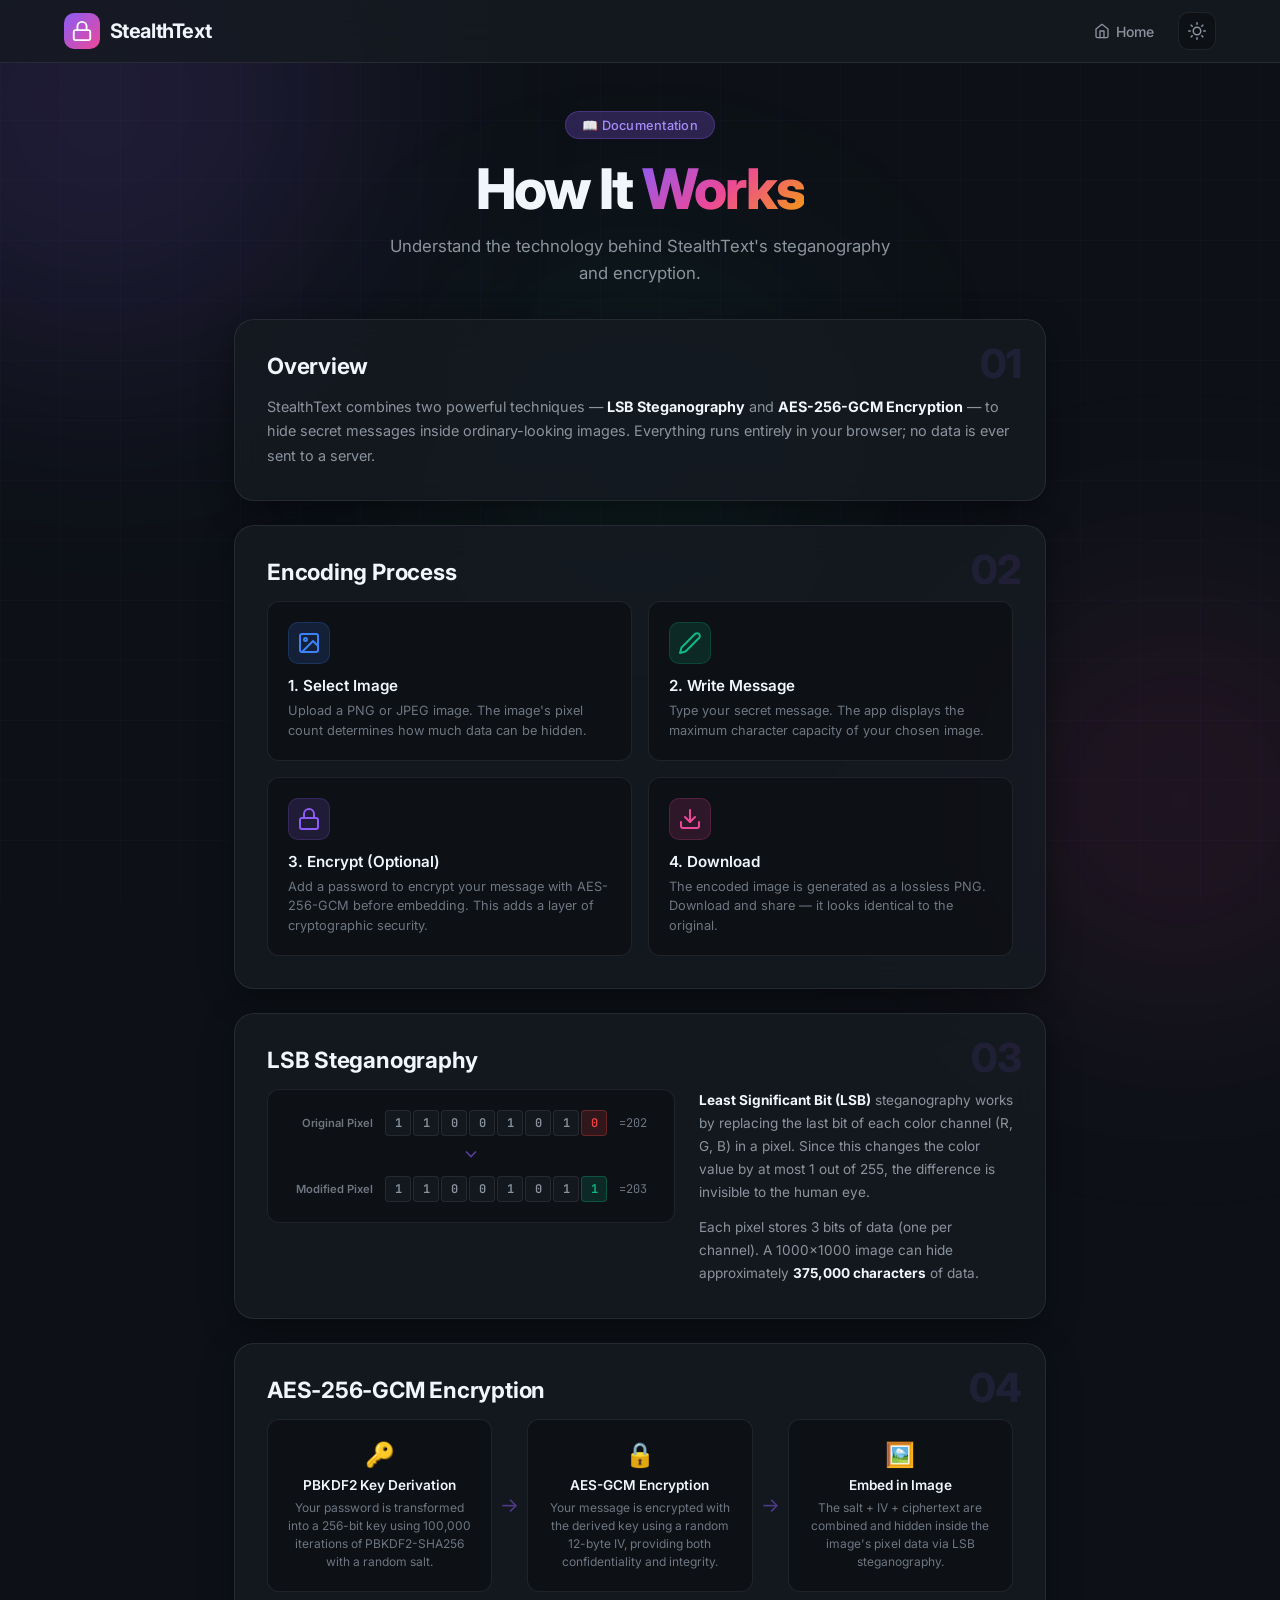
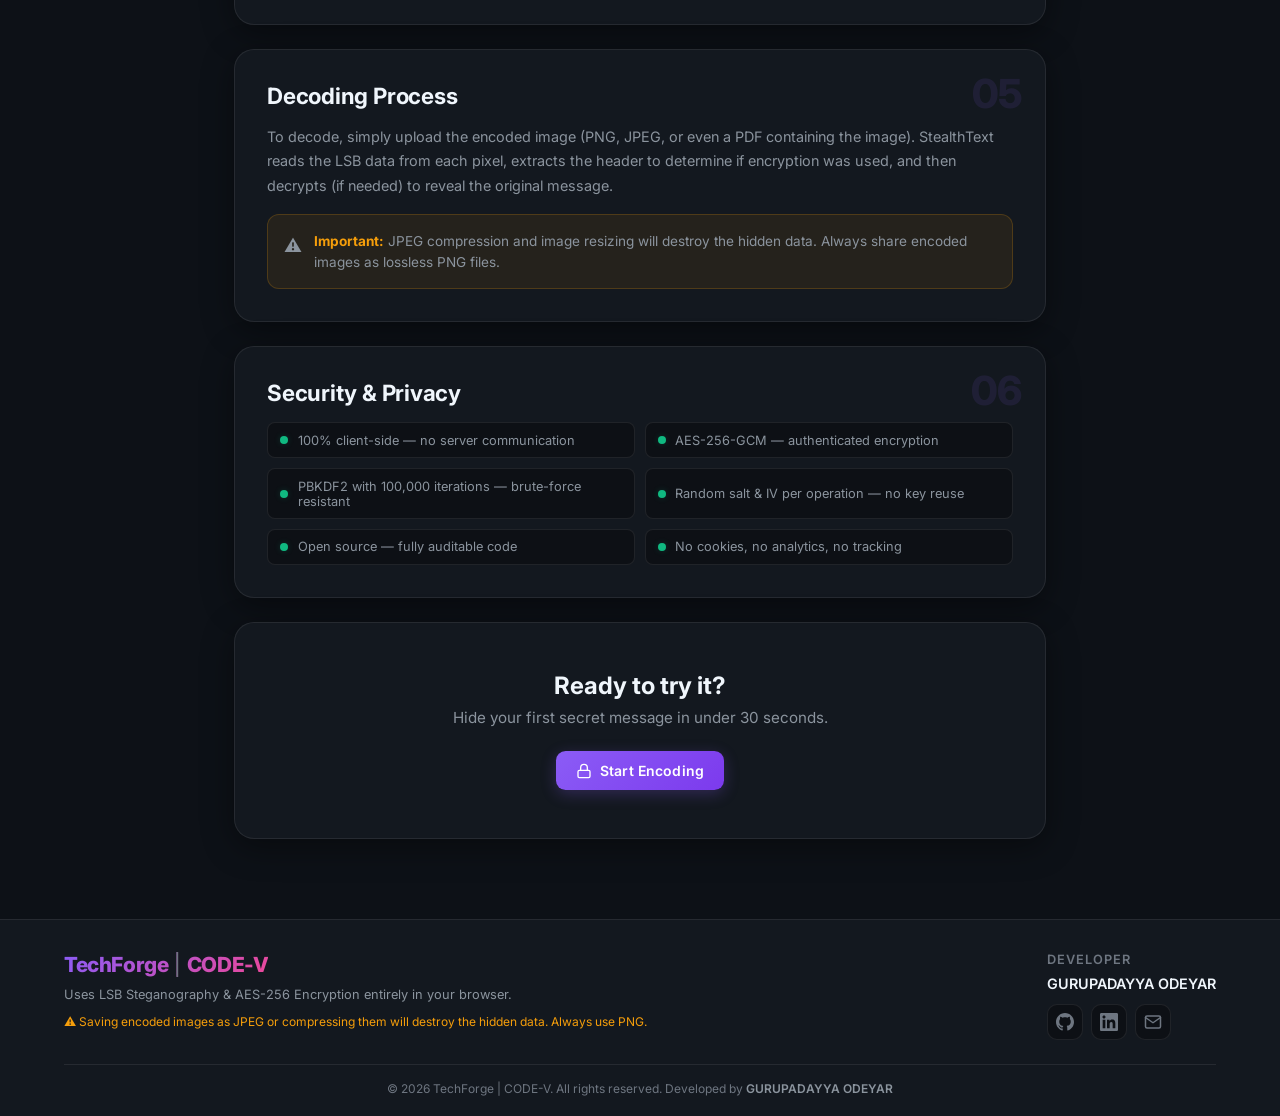
==== how-it-works.html @ 449799ae "Add files via upload" ====
<!DOCTYPE html>
<html lang="en" data-theme="dark">
<head>
    <meta charset="UTF-8">
    <meta name="viewport" content="width=device-width, initial-scale=1.0">
    <title>How It Works - StealthText</title>
    <meta name="description" content="Learn how StealthText uses LSB steganography and AES-256-GCM encryption to hide secret messages inside images.">
    <link rel="stylesheet" href="style.css">
    <link rel="stylesheet" href="how-it-works.css">
    <link href="https://fonts.googleapis.com/css2?family=Inter:wght@300;400;500;600;700;800&family=JetBrains+Mono:wght@400;500&display=swap" rel="stylesheet">
</head>
<body>
    <!-- Background Effects -->
    <div class="bg-glow glow-1"></div>
    <div class="bg-glow glow-2"></div>
    <div class="bg-glow glow-3"></div>
    <div class="grid-overlay"></div>

    <!-- Navigation -->
    <nav class="navbar" id="navbar">
        <div class="nav-inner">
            <a href="index.html" class="nav-brand">
                <div class="brand-icon">
                    <svg width="22" height="22" viewBox="0 0 24 24" fill="none" stroke="currentColor" stroke-width="2" stroke-linecap="round" stroke-linejoin="round">
                        <rect x="3" y="11" width="18" height="11" rx="2" ry="2"></rect>
                        <path d="M7 11V7a5 5 0 0 1 10 0v4"></path>
                    </svg>
                </div>
                <span class="brand-text">StealthText</span>
            </a>
            <div class="nav-links">
                <a href="index.html" class="nav-link">
                    <svg width="16" height="16" viewBox="0 0 24 24" fill="none" stroke="currentColor" stroke-width="2" stroke-linecap="round" stroke-linejoin="round">
                        <path d="M3 9l9-7 9 7v11a2 2 0 0 1-2 2H5a2 2 0 0 1-2-2z"></path>
                        <polyline points="9 22 9 12 15 12 15 22"></polyline>
                    </svg>
                    Home
                </a>
                <button class="theme-toggle" id="theme-toggle" aria-label="Toggle dark/light mode" title="Toggle Theme">
                    <svg class="sun-icon" width="18" height="18" viewBox="0 0 24 24" fill="none" stroke="currentColor" stroke-width="2" stroke-linecap="round" stroke-linejoin="round">
                        <circle cx="12" cy="12" r="5"></circle>
                        <line x1="12" y1="1" x2="12" y2="3"></line>
                        <line x1="12" y1="21" x2="12" y2="23"></line>
                        <line x1="4.22" y1="4.22" x2="5.64" y2="5.64"></line>
                        <line x1="18.36" y1="18.36" x2="19.78" y2="19.78"></line>
                        <line x1="1" y1="12" x2="3" y2="12"></line>
                        <line x1="21" y1="12" x2="23" y2="12"></line>
                        <line x1="4.22" y1="19.78" x2="5.64" y2="18.36"></line>
                        <line x1="18.36" y1="5.64" x2="19.78" y2="4.22"></line>
                    </svg>
                    <svg class="moon-icon" width="18" height="18" viewBox="0 0 24 24" fill="none" stroke="currentColor" stroke-width="2" stroke-linecap="round" stroke-linejoin="round">
                        <path d="M21 12.79A9 9 0 1 1 11.21 3 7 7 0 0 0 21 12.79z"></path>
                    </svg>
                </button>
            </div>
        </div>
    </nav>

    <!-- Hero -->
    <header class="hero">
        <div class="hero-badge">📖 Documentation</div>
        <h1 class="hero-title">How It <span class="gradient-text">Works</span></h1>
        <p class="hero-subtitle">Understand the technology behind StealthText's steganography and encryption.</p>
    </header>

    <!-- Content -->
    <main class="hiw-container">

        <!-- Overview -->
        <section class="hiw-section">
            <div class="section-number">01</div>
            <h2>Overview</h2>
            <p>StealthText combines two powerful techniques — <strong>LSB Steganography</strong> and <strong>AES-256-GCM Encryption</strong> — to hide secret messages inside ordinary-looking images. Everything runs entirely in your browser; no data is ever sent to a server.</p>
        </section>

        <!-- Step-by-step: Encoding -->
        <section class="hiw-section">
            <div class="section-number">02</div>
            <h2>Encoding Process</h2>
            <div class="steps-grid">
                <div class="step-card">
                    <div class="step-icon step-icon-1">
                        <svg width="24" height="24" viewBox="0 0 24 24" fill="none" stroke="currentColor" stroke-width="2" stroke-linecap="round" stroke-linejoin="round"><rect x="3" y="3" width="18" height="18" rx="2" ry="2"></rect><circle cx="8.5" cy="8.5" r="1.5"></circle><polyline points="21 15 16 10 5 21"></polyline></svg>
                    </div>
                    <h3>1. Select Image</h3>
                    <p>Upload a PNG or JPEG image. The image's pixel count determines how much data can be hidden.</p>
                </div>
                <div class="step-card">
                    <div class="step-icon step-icon-2">
                        <svg width="24" height="24" viewBox="0 0 24 24" fill="none" stroke="currentColor" stroke-width="2" stroke-linecap="round" stroke-linejoin="round"><path d="M17 3a2.828 2.828 0 1 1 4 4L7.5 20.5 2 22l1.5-5.5L17 3z"></path></svg>
                    </div>
                    <h3>2. Write Message</h3>
                    <p>Type your secret message. The app displays the maximum character capacity of your chosen image.</p>
                </div>
                <div class="step-card">
                    <div class="step-icon step-icon-3">
                        <svg width="24" height="24" viewBox="0 0 24 24" fill="none" stroke="currentColor" stroke-width="2" stroke-linecap="round" stroke-linejoin="round"><rect x="3" y="11" width="18" height="11" rx="2" ry="2"></rect><path d="M7 11V7a5 5 0 0 1 10 0v4"></path></svg>
                    </div>
                    <h3>3. Encrypt (Optional)</h3>
                    <p>Add a password to encrypt your message with AES-256-GCM before embedding. This adds a layer of cryptographic security.</p>
                </div>
                <div class="step-card">
                    <div class="step-icon step-icon-4">
                        <svg width="24" height="24" viewBox="0 0 24 24" fill="none" stroke="currentColor" stroke-width="2" stroke-linecap="round" stroke-linejoin="round"><path d="M21 15v4a2 2 0 0 1-2 2H5a2 2 0 0 1-2-2v-4"></path><polyline points="7 10 12 15 17 10"></polyline><line x1="12" y1="15" x2="12" y2="3"></line></svg>
                    </div>
                    <h3>4. Download</h3>
                    <p>The encoded image is generated as a lossless PNG. Download and share — it looks identical to the original.</p>
                </div>
            </div>
        </section>

        <!-- LSB Steganography -->
        <section class="hiw-section">
            <div class="section-number">03</div>
            <h2>LSB Steganography</h2>
            <div class="info-card">
                <div class="info-visual">
                    <div class="pixel-demo">
                        <div class="pixel-row">
                            <span class="pixel-label">Original Pixel</span>
                            <div class="pixel-bits">
                                <span class="bit">1</span><span class="bit">1</span><span class="bit">0</span><span class="bit">0</span><span class="bit">1</span><span class="bit">0</span><span class="bit">1</span><span class="bit highlight-old">0</span>
                            </div>
                            <span class="pixel-value">=202</span>
                        </div>
                        <div class="arrow-down">
                            <svg width="20" height="20" viewBox="0 0 24 24" fill="none" stroke="currentColor" stroke-width="2"><polyline points="6 9 12 15 18 9"></polyline></svg>
                        </div>
                        <div class="pixel-row">
                            <span class="pixel-label">Modified Pixel</span>
                            <div class="pixel-bits">
                                <span class="bit">1</span><span class="bit">1</span><span class="bit">0</span><span class="bit">0</span><span class="bit">1</span><span class="bit">0</span><span class="bit">1</span><span class="bit highlight-new">1</span>
                            </div>
                            <span class="pixel-value">=203</span>
                        </div>
                    </div>
                </div>
                <div class="info-text">
                    <p><strong>Least Significant Bit (LSB)</strong> steganography works by replacing the last bit of each color channel (R, G, B) in a pixel. Since this changes the color value by at most 1 out of 255, the difference is invisible to the human eye.</p>
                    <p>Each pixel stores 3 bits of data (one per channel). A 1000×1000 image can hide approximately <strong>375,000 characters</strong> of data.</p>
                </div>
            </div>
        </section>

        <!-- AES-256-GCM -->
        <section class="hiw-section">
            <div class="section-number">04</div>
            <h2>AES-256-GCM Encryption</h2>
            <div class="encryption-flow">
                <div class="flow-item">
                    <div class="flow-icon">🔑</div>
                    <h4>PBKDF2 Key Derivation</h4>
                    <p>Your password is transformed into a 256-bit key using 100,000 iterations of PBKDF2-SHA256 with a random salt.</p>
                </div>
                <div class="flow-arrow">→</div>
                <div class="flow-item">
                    <div class="flow-icon">🔒</div>
                    <h4>AES-GCM Encryption</h4>
                    <p>Your message is encrypted with the derived key using a random 12-byte IV, providing both confidentiality and integrity.</p>
                </div>
                <div class="flow-arrow">→</div>
                <div class="flow-item">
                    <div class="flow-icon">🖼️</div>
                    <h4>Embed in Image</h4>
                    <p>The salt + IV + ciphertext are combined and hidden inside the image's pixel data via LSB steganography.</p>
                </div>
            </div>
        </section>

        <!-- Decoding -->
        <section class="hiw-section">
            <div class="section-number">05</div>
            <h2>Decoding Process</h2>
            <p>To decode, simply upload the encoded image (PNG, JPEG, or even a PDF containing the image). StealthText reads the LSB data from each pixel, extracts the header to determine if encryption was used, and then decrypts (if needed) to reveal the original message.</p>
            <div class="warning-box">
                <span class="warning-icon">⚠️</span>
                <div>
                    <strong>Important:</strong> JPEG compression and image resizing will destroy the hidden data. Always share encoded images as lossless PNG files.
                </div>
            </div>
        </section>

        <!-- Security -->
        <section class="hiw-section">
            <div class="section-number">06</div>
            <h2>Security & Privacy</h2>
            <div class="features-grid">
                <div class="feature-item">
                    <div class="feature-dot green"></div>
                    <span>100% client-side — no server communication</span>
                </div>
                <div class="feature-item">
                    <div class="feature-dot green"></div>
                    <span>AES-256-GCM — authenticated encryption</span>
                </div>
                <div class="feature-item">
                    <div class="feature-dot green"></div>
                    <span>PBKDF2 with 100,000 iterations — brute-force resistant</span>
                </div>
                <div class="feature-item">
                    <div class="feature-dot green"></div>
                    <span>Random salt & IV per operation — no key reuse</span>
                </div>
                <div class="feature-item">
                    <div class="feature-dot green"></div>
                    <span>Open source — fully auditable code</span>
                </div>
                <div class="feature-item">
                    <div class="feature-dot green"></div>
                    <span>No cookies, no analytics, no tracking</span>
                </div>
            </div>
        </section>

        <!-- CTA -->
        <section class="hiw-cta">
            <h2>Ready to try it?</h2>
            <p>Hide your first secret message in under 30 seconds.</p>
            <a href="index.html" class="btn primary cta-btn">
                <svg width="16" height="16" viewBox="0 0 24 24" fill="none" stroke="currentColor" stroke-width="2" stroke-linecap="round" stroke-linejoin="round"><rect x="3" y="11" width="18" height="11" rx="2" ry="2"></rect><path d="M7 11V7a5 5 0 0 1 10 0v4"></path></svg>
                Start Encoding
            </a>
        </section>
    </main>

    <!-- Footer -->
    <footer class="footer">
        <div class="footer-inner">
            <div class="footer-top">
                <div class="footer-brand">
                    <span class="footer-logo">TechForge <span class="footer-sep">|</span> CODE-V</span>
                    <p class="footer-tagline">Uses LSB Steganography & AES-256 Encryption entirely in your browser.</p>
                    <p class="footer-warning">⚠️ Saving encoded images as JPEG or compressing them will destroy the hidden data. Always use PNG.</p>
                </div>
                <div class="footer-links">
                    <h4>Developer</h4>
                    <p class="developer-name">GURUPADAYYA ODEYAR</p>
                    <div class="social-links">
                        <a href="https://github.com/GURUPADAYYAODEYAR" target="_blank" rel="noopener noreferrer" class="social-link" title="GitHub">
                            <svg width="18" height="18" viewBox="0 0 24 24" fill="currentColor"><path d="M12 0c-6.626 0-12 5.373-12 12 0 5.302 3.438 9.8 8.207 11.387.599.111.793-.261.793-.577v-2.234c-3.338.726-4.033-1.416-4.033-1.416-.546-1.387-1.333-1.756-1.333-1.756-1.089-.745.083-.729.083-.729 1.205.084 1.839 1.237 1.839 1.237 1.07 1.834 2.807 1.304 3.492.997.107-.775.418-1.305.762-1.604-2.665-.305-5.467-1.334-5.467-5.931 0-1.311.469-2.381 1.236-3.221-.124-.303-.535-1.524.117-3.176 0 0 1.008-.322 3.301 1.23.957-.266 1.983-.399 3.003-.404 1.02.005 2.047.138 3.006.404 2.291-1.552 3.297-1.23 3.297-1.23.653 1.653.242 2.874.118 3.176.77.84 1.235 1.911 1.235 3.221 0 4.609-2.807 5.624-5.479 5.921.43.372.823 1.102.823 2.222v3.293c0 .319.192.694.801.576 4.765-1.589 8.199-6.086 8.199-11.386 0-6.627-5.373-12-12-12z"/></svg>
                        </a>
                        <a href="https://www.linkedin.com/in/gurupadayya-odeyar-461732404?utm_source=share&utm_campaign=share_via&utm_content=profile&utm_medium=android_app" target="_blank" rel="noopener noreferrer" class="social-link" title="LinkedIn">
                            <svg width="18" height="18" viewBox="0 0 24 24" fill="currentColor"><path d="M20.447 20.452h-3.554v-5.569c0-1.328-.027-3.037-1.852-3.037-1.853 0-2.136 1.445-2.136 2.939v5.667H9.351V9h3.414v1.561h.046c.477-.9 1.637-1.85 3.37-1.85 3.601 0 4.267 2.37 4.267 5.455v6.286zM5.337 7.433c-1.144 0-2.063-.926-2.063-2.065 0-1.138.92-2.063 2.063-2.063 1.14 0 2.064.925 2.064 2.063 0 1.139-.925 2.065-2.064 2.065zm1.782 13.019H3.555V9h3.564v11.452zM22.225 0H1.771C.792 0 0 .774 0 1.729v20.542C0 23.227.792 24 1.771 24h20.451C23.2 24 24 23.227 24 22.271V1.729C24 .774 23.2 0 22.222 0h.003z"/></svg>
                        </a>
                        <a href="mailto:gurupadayyaodeyar@gmail.com" class="social-link" title="Email">
                            <svg width="18" height="18" viewBox="0 0 24 24" fill="none" stroke="currentColor" stroke-width="2" stroke-linecap="round" stroke-linejoin="round"><path d="M4 4h16c1.1 0 2 .9 2 2v12c0 1.1-.9 2-2 2H4c-1.1 0-2-.9-2-2V6c0-1.1.9-2 2-2z"></path><polyline points="22,6 12,13 2,6"></polyline></svg>
                        </a>
                    </div>
                </div>
            </div>
            <div class="footer-bottom">
                <p>&copy; 2026 TechForge | CODE-V. All rights reserved. Developed by <strong>GURUPADAYYA ODEYAR</strong></p>
            </div>
        </div>
    </footer>

    <script>
        // Theme Toggle for How It Works page
        const themeToggle = document.getElementById('theme-toggle');
        const htmlEl = document.documentElement;
        const savedTheme = localStorage.getItem('stealthtext-theme') || 'dark';
        htmlEl.setAttribute('data-theme', savedTheme);

        themeToggle.addEventListener('click', () => {
            const current = htmlEl.getAttribute('data-theme');
            const next = current === 'dark' ? 'light' : 'dark';
            htmlEl.setAttribute('data-theme', next);
            localStorage.setItem('stealthtext-theme', next);
        });
    </script>
</body>
</html>
---- style.css ----
/* ================ Design Tokens ================ */
:root {
    /* Dark Theme (Default) */
    --bg-primary: #0d1117;
    --bg-secondary: #161b22;
    --bg-card: rgba(22, 27, 34, 0.85);
    --bg-card-hover: rgba(30, 37, 48, 0.9);
    --bg-input: rgba(0, 0, 0, 0.3);
    --bg-input-focus: rgba(0, 0, 0, 0.5);
    --border-subtle: rgba(255, 255, 255, 0.08);
    --border-hover: rgba(255, 255, 255, 0.15);
    --text-primary: #f0f6fc;
    --text-secondary: #8b949e;
    --text-muted: #6e7681;

    /* Accent Colors */
    --accent-primary: #8b5cf6;
    --accent-primary-hover: #7c3aed;
    --accent-primary-glow: rgba(139, 92, 246, 0.25);
    --accent-secondary: #a78bfa;
    --accent-green: #10b981;
    --accent-green-glow: rgba(16, 185, 129, 0.2);
    --accent-pink: #ec4899;
    --accent-orange: #f59e0b;
    --accent-red: #ef4444;

    /* Misc */
    --card-radius: 1.25rem;
    --transition-fast: 0.2s ease;
    --transition-normal: 0.3s ease;
    --shadow-card: 0 8px 32px rgba(0, 0, 0, 0.4);
    --shadow-card-hover: 0 16px 48px rgba(0, 0, 0, 0.5);
    --backdrop-blur: blur(16px);
}

/* Light Theme */
[data-theme="light"] {
    --bg-primary: #f5f5f7;
    --bg-secondary: #ffffff;
    --bg-card: rgba(255, 255, 255, 0.9);
    --bg-card-hover: rgba(255, 255, 255, 0.95);
    --bg-input: rgba(0, 0, 0, 0.04);
    --bg-input-focus: rgba(0, 0, 0, 0.07);
    --border-subtle: rgba(0, 0, 0, 0.1);
    --border-hover: rgba(0, 0, 0, 0.2);
    --text-primary: #1a1a2e;
    --text-secondary: #4a5568;
    --text-muted: #718096;
    --accent-primary: #7c3aed;
    --accent-primary-hover: #6d28d9;
    --accent-primary-glow: rgba(124, 58, 237, 0.15);
    --shadow-card: 0 4px 20px rgba(0, 0, 0, 0.08);
    --shadow-card-hover: 0 8px 30px rgba(0, 0, 0, 0.12);
}

/* ================ Reset & Base ================ */
* {
    margin: 0;
    padding: 0;
    box-sizing: border-box;
}

html {
    scroll-behavior: smooth;
}

body {
    font-family: 'Inter', -apple-system, BlinkMacSystemFont, sans-serif;
    background-color: var(--bg-primary);
    color: var(--text-primary);
    min-height: 100vh;
    display: flex;
    flex-direction: column;
    position: relative;
    overflow-x: hidden;
    transition: background-color 0.4s ease, color 0.4s ease;
}

/* ================ Background Effects ================ */
.bg-glow {
    position: fixed;
    border-radius: 50%;
    filter: blur(120px);
    z-index: 0;
    pointer-events: none;
    animation: glow-float 25s infinite ease-in-out alternate;
}

.glow-1 {
    width: 500px;
    height: 500px;
    background: rgba(139, 92, 246, 0.15);
    top: -150px;
    left: -150px;
}

.glow-2 {
    width: 400px;
    height: 400px;
    background: rgba(236, 72, 153, 0.1);
    bottom: -100px;
    right: -100px;
    animation-delay: -8s;
}

.glow-3 {
    width: 350px;
    height: 350px;
    background: rgba(16, 185, 129, 0.08);
    top: 50%;
    left: 50%;
    transform: translate(-50%, -50%);
    animation-delay: -15s;
}

[data-theme="light"] .bg-glow {
    opacity: 0.5;
}

.grid-overlay {
    position: fixed;
    top: 0;
    left: 0;
    right: 0;
    bottom: 0;
    background-image: 
        linear-gradient(rgba(139, 92, 246, 0.03) 1px, transparent 1px),
        linear-gradient(90deg, rgba(139, 92, 246, 0.03) 1px, transparent 1px);
    background-size: 60px 60px;
    z-index: 0;
    pointer-events: none;
}

[data-theme="light"] .grid-overlay {
    background-image: 
        linear-gradient(rgba(0, 0, 0, 0.03) 1px, transparent 1px),
        linear-gradient(90deg, rgba(0, 0, 0, 0.03) 1px, transparent 1px);
}

@keyframes glow-float {
    0% { transform: translate(0, 0) scale(1); }
    50% { transform: translate(30px, 20px) scale(1.1); }
    100% { transform: translate(-20px, 40px) scale(0.95); }
}

/* ================ Navbar ================ */
.navbar {
    position: sticky;
    top: 0;
    z-index: 100;
    background: var(--bg-card);
    backdrop-filter: var(--backdrop-blur);
    -webkit-backdrop-filter: var(--backdrop-blur);
    border-bottom: 1px solid var(--border-subtle);
    transition: background 0.4s ease, border-color 0.4s ease;
}

.nav-inner {
    max-width: 1200px;
    margin: 0 auto;
    display: flex;
    align-items: center;
    justify-content: space-between;
    padding: 0.75rem 1.5rem;
}

.nav-brand {
    display: flex;
    align-items: center;
    gap: 0.6rem;
    text-decoration: none;
    color: var(--text-primary);
    transition: color var(--transition-fast);
}

.brand-icon {
    width: 36px;
    height: 36px;
    border-radius: 10px;
    background: linear-gradient(135deg, var(--accent-primary), var(--accent-pink));
    display: flex;
    align-items: center;
    justify-content: center;
    color: white;
    flex-shrink: 0;
}

.brand-text {
    font-size: 1.25rem;
    font-weight: 700;
    letter-spacing: -0.02em;
}

.nav-links {
    display: flex;
    align-items: center;
    gap: 0.5rem;
}

.nav-link {
    display: flex;
    align-items: center;
    gap: 0.4rem;
    padding: 0.5rem 1rem;
    border-radius: 0.5rem;
    color: var(--text-secondary);
    text-decoration: none;
    font-size: 0.875rem;
    font-weight: 500;
    transition: all var(--transition-fast);
}

.nav-link:hover {
    color: var(--text-primary);
    background: var(--bg-input);
}

.theme-toggle {
    width: 38px;
    height: 38px;
    border-radius: 10px;
    border: 1px solid var(--border-subtle);
    background: var(--bg-input);
    color: var(--text-secondary);
    cursor: pointer;
    display: flex;
    align-items: center;
    justify-content: center;
    transition: all var(--transition-fast);
    position: relative;
}

.theme-toggle:hover {
    border-color: var(--accent-primary);
    color: var(--accent-primary);
    background: var(--accent-primary-glow);
}

/* Sun visible in dark mode, Moon visible in light mode */
[data-theme="dark"] .theme-toggle .sun-icon { display: block; }
[data-theme="dark"] .theme-toggle .moon-icon { display: none; }
[data-theme="light"] .theme-toggle .sun-icon { display: none; }
[data-theme="light"] .theme-toggle .moon-icon { display: block; }

/* ================ Hero ================ */
.hero {
    text-align: center;
    padding: 3rem 1.5rem 2rem;
    position: relative;
    z-index: 1;
}

.hero-badge {
    display: inline-flex;
    align-items: center;
    gap: 0.4rem;
    padding: 0.35rem 1rem;
    border-radius: 99px;
    background: var(--accent-primary-glow);
    border: 1px solid rgba(139, 92, 246, 0.3);
    color: var(--accent-secondary);
    font-size: 0.8rem;
    font-weight: 500;
    margin-bottom: 1.25rem;
    letter-spacing: 0.02em;
}

.hero-title {
    font-size: clamp(2.5rem, 6vw, 3.5rem);
    font-weight: 800;
    letter-spacing: -0.03em;
    line-height: 1.1;
    margin-bottom: 0.75rem;
}

.gradient-text {
    background: linear-gradient(135deg, var(--accent-primary), var(--accent-pink), var(--accent-orange));
    -webkit-background-clip: text;
    -webkit-text-fill-color: transparent;
    background-clip: text;
}

.hero-subtitle {
    color: var(--text-secondary);
    font-size: 1.05rem;
    max-width: 520px;
    margin: 0 auto;
    line-height: 1.6;
}

/* ================ Main Container ================ */
.container {
    display: grid;
    grid-template-columns: 1fr 1fr;
    gap: 1.5rem;
    width: 100%;
    max-width: 1200px;
    padding: 0 1.5rem;
    margin: 0 auto 3rem;
    position: relative;
    z-index: 1;
}

/* ================ Card ================ */
.card {
    background: var(--bg-card);
    backdrop-filter: var(--backdrop-blur);
    -webkit-backdrop-filter: var(--backdrop-blur);
    border: 1px solid var(--border-subtle);
    border-radius: var(--card-radius);
    padding: 1.75rem;
    box-shadow: var(--shadow-card);
    transition: all var(--transition-normal);
}

.card:hover {
    border-color: var(--border-hover);
    box-shadow: var(--shadow-card-hover);
    transform: translateY(-3px);
}

.card-header {
    display: flex;
    align-items: center;
    gap: 0.75rem;
    margin-bottom: 1.5rem;
    padding-bottom: 1.25rem;
    border-bottom: 1px solid var(--border-subtle);
}

.card-icon {
    width: 42px;
    height: 42px;
    border-radius: 12px;
    display: flex;
    align-items: center;
    justify-content: center;
    flex-shrink: 0;
}

.encode-icon {
    background: linear-gradient(135deg, rgba(139, 92, 246, 0.2), rgba(236, 72, 153, 0.15));
    color: var(--accent-primary);
    border: 1px solid rgba(139, 92, 246, 0.2);
}

.decode-icon {
    background: linear-gradient(135deg, rgba(16, 185, 129, 0.2), rgba(59, 130, 246, 0.15));
    color: var(--accent-green);
    border: 1px solid rgba(16, 185, 129, 0.2);
}

.card-header h2 {
    font-size: 1.25rem;
    font-weight: 700;
    letter-spacing: -0.01em;
    margin: 0;
    border: none;
    padding: 0;
}

.card-desc {
    color: var(--text-muted);
    font-size: 0.8rem;
    margin-top: 0.15rem;
}

/* ================ Upload Zone ================ */
.upload-zone {
    border: 2px dashed var(--border-subtle);
    border-radius: 0.75rem;
    padding: 1.75rem;
    text-align: center;
    cursor: pointer;
    transition: all var(--transition-normal);
    background: var(--bg-input);
    margin-bottom: 1.25rem;
    position: relative;
    overflow: hidden;
}

.upload-zone:hover,
.upload-zone.dragover {
    border-color: var(--accent-primary);
    background: var(--accent-primary-glow);
}

.upload-content {
    display: flex;
    flex-direction: column;
    align-items: center;
    gap: 0.5rem;
    color: var(--text-muted);
}

.upload-icon-wrapper {
    width: 52px;
    height: 52px;
    border-radius: 14px;
    background: var(--accent-primary-glow);
    display: flex;
    align-items: center;
    justify-content: center;
    color: var(--accent-primary);
    margin-bottom: 0.25rem;
}

.upload-content p {
    font-size: 0.9rem;
    color: var(--text-secondary);
}

.upload-link {
    color: var(--accent-primary);
    font-weight: 600;
    text-decoration: underline;
    text-underline-offset: 2px;
}

.upload-content small {
    color: var(--text-muted);
    font-size: 0.75rem;
}

.preview-container {
    position: relative;
    width: 100%;
    height: 200px;
    border-radius: 0.5rem;
    overflow: hidden;
}

.preview-container img {
    width: 100%;
    height: 100%;
    object-fit: contain;
    background: rgba(0, 0, 0, 0.15);
}

.remove-btn {
    position: absolute;
    top: 0.5rem;
    right: 0.5rem;
    background: rgba(239, 68, 68, 0.9);
    color: white;
    border: none;
    width: 28px;
    height: 28px;
    border-radius: 8px;
    cursor: pointer;
    display: flex;
    align-items: center;
    justify-content: center;
    transition: all var(--transition-fast);
    backdrop-filter: blur(4px);
}

.remove-btn:hover {
    background: var(--accent-red);
    transform: scale(1.1);
}

/* ================ Inputs ================ */
.input-group {
    margin-bottom: 1.25rem;
}

label {
    display: flex;
    justify-content: space-between;
    align-items: center;
    margin-bottom: 0.4rem;
    font-size: 0.85rem;
    font-weight: 600;
    color: var(--text-primary);
}

.char-counter {
    color: var(--text-muted);
    font-size: 0.75rem;
    font-weight: 400;
    font-family: 'JetBrains Mono', monospace;
}

.optional-badge {
    font-size: 0.7rem;
    font-weight: 500;
    padding: 0.15rem 0.5rem;
    border-radius: 99px;
    background: var(--accent-primary-glow);
    color: var(--accent-secondary);
    border: 1px solid rgba(139, 92, 246, 0.2);
}

.password-wrapper {
    position: relative;
}

.toggle-password {
    position: absolute;
    right: 0.75rem;
    top: 50%;
    transform: translateY(-50%);
    background: none;
    border: none;
    color: var(--text-muted);
    cursor: pointer;
    padding: 0.25rem;
    transition: color var(--transition-fast);
}

.toggle-password:hover {
    color: var(--text-primary);
}

input[type="password"],
input[type="text"],
textarea {
    width: 100%;
    padding: 0.7rem 1rem;
    background: var(--bg-input);
    border: 1px solid var(--border-subtle);
    border-radius: 0.5rem;
    color: var(--text-primary);
    font-family: inherit;
    font-size: 0.9rem;
    transition: border-color var(--transition-fast), box-shadow var(--transition-fast), background var(--transition-fast);
}

.password-wrapper input {
    padding-right: 2.5rem;
}

textarea {
    resize: vertical;
    min-height: 100px;
}

input:focus,
textarea:focus {
    outline: none;
    border-color: var(--accent-primary);
    box-shadow: 0 0 0 3px var(--accent-primary-glow);
    background: var(--bg-input-focus);
}

small {
    display: block;
    margin-top: 0.35rem;
    font-size: 0.75rem;
    color: var(--text-muted);
}

.capacity-indicator {
    color: var(--accent-orange);
    font-family: 'JetBrains Mono', monospace;
    font-size: 0.75rem;
}

/* ================ Buttons ================ */
.actions {
    display: flex;
    gap: 0.75rem;
    margin-top: 1.5rem;
}

.btn {
    flex: 1;
    padding: 0.7rem 1.25rem;
    border: none;
    border-radius: 0.6rem;
    font-size: 0.875rem;
    font-weight: 600;
    cursor: pointer;
    transition: all var(--transition-fast);
    display: flex;
    align-items: center;
    justify-content: center;
    gap: 0.5rem;
    letter-spacing: 0.01em;
}

.btn:disabled {
    opacity: 0.4;
    cursor: not-allowed;
    transform: none !important;
}

.btn.primary {
    background: linear-gradient(135deg, var(--accent-primary), var(--accent-primary-hover));
    color: white;
    box-shadow: 0 4px 15px var(--accent-primary-glow);
}

.btn.primary:hover:not(:disabled) {
    transform: translateY(-2px);
    box-shadow: 0 6px 20px rgba(139, 92, 246, 0.4);
}

.btn.primary:active:not(:disabled) {
    transform: translateY(0);
}

.btn.secondary {
    background: var(--bg-input);
    color: var(--text-primary);
    border: 1px solid var(--border-subtle);
}

.btn.secondary:hover:not(:disabled) {
    background: var(--border-subtle);
    transform: translateY(-2px);
}

/* ================ Result Panel ================ */
.result-panel {
    margin-top: 1.25rem;
    background: var(--bg-input);
    border-radius: 0.75rem;
    border: 1px solid var(--border-subtle);
    overflow: hidden;
    animation: slideUp 0.3s ease;
}

@keyframes slideUp {
    from {
        opacity: 0;
        transform: translateY(10px);
    }
    to {
        opacity: 1;
        transform: translateY(0);
    }
}

.result-header {
    display: flex;
    justify-content: space-between;
    align-items: center;
    padding: 0.75rem 1rem;
    background: rgba(16, 185, 129, 0.08);
    border-bottom: 1px solid var(--border-subtle);
}

.result-header h3 {
    font-size: 0.85rem;
    font-weight: 600;
    display: flex;
    align-items: center;
    gap: 0.4rem;
    color: var(--accent-green);
}

.icon-btn {
    background: none;
    border: none;
    color: var(--text-muted);
    cursor: pointer;
    transition: all var(--transition-fast);
    padding: 0.35rem;
    border-radius: 6px;
}

.icon-btn:hover {
    color: var(--text-primary);
    background: var(--bg-input);
}

pre {
    padding: 1rem;
    margin: 0;
    max-height: 200px;
    overflow-y: auto;
}

code {
    font-family: 'JetBrains Mono', monospace;
    font-size: 0.85rem;
    white-space: pre-wrap;
    word-wrap: break-word;
    color: var(--text-primary);
}

/* ================ Loader ================ */
.loader {
    width: 100%;
    height: 3px;
    background: var(--border-subtle);
    border-radius: 2px;
    margin-top: 1.25rem;
    overflow: hidden;
    position: relative;
}

.loader::after {
    content: '';
    position: absolute;
    left: -40%;
    top: 0;
    height: 100%;
    width: 40%;
    background: linear-gradient(90deg, var(--accent-primary), var(--accent-pink));
    border-radius: 2px;
    animation: loading 1.5s infinite ease-in-out;
}

@keyframes loading {
    0% { left: -40%; }
    100% { left: 100%; }
}

/* ================ Footer ================ */
.footer {
    margin-top: auto;
    background: var(--bg-card);
    backdrop-filter: var(--backdrop-blur);
    -webkit-backdrop-filter: var(--backdrop-blur);
    border-top: 1px solid var(--border-subtle);
    position: relative;
    z-index: 1;
    transition: background 0.4s ease;
}

.footer-inner {
    max-width: 1200px;
    margin: 0 auto;
    padding: 2rem 1.5rem 1.25rem;
}

.footer-top {
    display: flex;
    justify-content: space-between;
    align-items: flex-start;
    gap: 2rem;
    padding-bottom: 1.5rem;
    border-bottom: 1px solid var(--border-subtle);
}

.footer-brand {
    flex: 1;
}

.footer-logo {
    font-size: 1.3rem;
    font-weight: 800;
    letter-spacing: -0.02em;
    background: linear-gradient(135deg, var(--accent-primary), var(--accent-pink));
    -webkit-background-clip: text;
    -webkit-text-fill-color: transparent;
    background-clip: text;
}

.footer-sep {
    -webkit-text-fill-color: var(--text-muted);
    font-weight: 400;
    margin: 0 0.15rem;
}

.footer-tagline {
    color: var(--text-secondary);
    font-size: 0.8rem;
    margin-top: 0.5rem;
    line-height: 1.5;
}

.footer-warning {
    color: var(--accent-orange);
    font-size: 0.75rem;
    margin-top: 0.5rem;
    line-height: 1.5;
}

.footer-links h4 {
    font-size: 0.8rem;
    font-weight: 600;
    text-transform: uppercase;
    letter-spacing: 0.08em;
    color: var(--text-muted);
    margin-bottom: 0.5rem;
}

.developer-name {
    color: var(--text-primary);
    font-size: 0.9rem;
    font-weight: 600;
    margin-bottom: 0.75rem;
}

.social-links {
    display: flex;
    gap: 0.5rem;
}

.social-link {
    width: 36px;
    height: 36px;
    border-radius: 10px;
    background: var(--bg-input);
    border: 1px solid var(--border-subtle);
    display: flex;
    align-items: center;
    justify-content: center;
    color: var(--text-muted);
    text-decoration: none;
    transition: all var(--transition-fast);
}

.social-link:hover {
    color: var(--accent-primary);
    border-color: var(--accent-primary);
    background: var(--accent-primary-glow);
    transform: translateY(-2px);
}

.footer-bottom {
    padding-top: 1rem;
    text-align: center;
}

.footer-bottom p {
    color: var(--text-muted);
    font-size: 0.75rem;
}

.footer-bottom strong {
    color: var(--text-secondary);
    font-weight: 600;
}

/* ================ Toast Notifications ================ */
#toast-container {
    position: fixed;
    bottom: 2rem;
    right: 2rem;
    display: flex;
    flex-direction: column;
    gap: 0.5rem;
    z-index: 1000;
}

.toast {
    padding: 0.85rem 1.25rem;
    border-radius: 0.6rem;
    background: var(--bg-card);
    backdrop-filter: var(--backdrop-blur);
    border: 1px solid var(--border-subtle);
    color: var(--text-primary);
    box-shadow: 0 10px 30px rgba(0, 0, 0, 0.3);
    transform: translateX(120%);
    transition: transform 0.35s cubic-bezier(0.68, -0.55, 0.265, 1.55);
    display: flex;
    align-items: center;
    gap: 0.6rem;
    max-width: 350px;
    font-size: 0.85rem;
}

.toast.show {
    transform: translateX(0);
}

.toast.success { border-left: 3px solid var(--accent-green); }
.toast.error { border-left: 3px solid var(--accent-red); }
.toast.warning { border-left: 3px solid var(--accent-orange); }
.toast.info { border-left: 3px solid var(--accent-primary); }

/* ================ Utilities ================ */
.hidden {
    display: none !important;
}

/* ================ Responsive ================ */
@media (max-width: 768px) {
    .container {
        grid-template-columns: 1fr;
        padding: 0 1rem;
    }

    .hero-title {
        font-size: 2.2rem;
    }

    .hero {
        padding: 2rem 1rem 1.5rem;
    }

    .footer-top {
        flex-direction: column;
        gap: 1.5rem;
    }

    .nav-link span {
        display: none;
    }

    .card {
        padding: 1.25rem;
    }
}

@media (max-width: 480px) {
    .nav-link {
        padding: 0.4rem 0.6rem;
        font-size: 0.8rem;
    }

    .hero-title {
        font-size: 1.8rem;
    }

    .hero-subtitle {
        font-size: 0.9rem;
    }

    .btn {
        font-size: 0.8rem;
        padding: 0.6rem 1rem;
    }
}
---- how-it-works.css ----
/* ================ How It Works Page Styles ================ */

.hiw-container {
    max-width: 860px;
    margin: 0 auto 3rem;
    padding: 0 1.5rem;
    position: relative;
    z-index: 1;
}

/* Section */
.hiw-section {
    background: var(--bg-card);
    backdrop-filter: var(--backdrop-blur);
    -webkit-backdrop-filter: var(--backdrop-blur);
    border: 1px solid var(--border-subtle);
    border-radius: var(--card-radius);
    padding: 2rem;
    margin-bottom: 1.5rem;
    box-shadow: var(--shadow-card);
    position: relative;
    transition: all var(--transition-normal);
}

.hiw-section:hover {
    border-color: var(--border-hover);
    box-shadow: var(--shadow-card-hover);
    transform: translateY(-2px);
}

.section-number {
    position: absolute;
    top: 1.5rem;
    right: 1.5rem;
    font-size: 2.5rem;
    font-weight: 800;
    color: var(--accent-primary);
    opacity: 0.1;
    line-height: 1;
    letter-spacing: -0.02em;
    pointer-events: none;
}

.hiw-section h2 {
    font-size: 1.4rem;
    font-weight: 700;
    letter-spacing: -0.01em;
    margin-bottom: 1rem;
    border: none;
    padding: 0;
    display: block;
}

.hiw-section p {
    color: var(--text-secondary);
    line-height: 1.7;
    font-size: 0.9rem;
    margin-bottom: 0.75rem;
}

.hiw-section p:last-child {
    margin-bottom: 0;
}

.hiw-section p strong {
    color: var(--text-primary);
}

/* Steps Grid */
.steps-grid {
    display: grid;
    grid-template-columns: 1fr 1fr;
    gap: 1rem;
    margin-top: 1rem;
}

.step-card {
    background: var(--bg-input);
    border: 1px solid var(--border-subtle);
    border-radius: 0.75rem;
    padding: 1.25rem;
    transition: all var(--transition-fast);
}

.step-card:hover {
    border-color: var(--accent-primary);
    background: var(--accent-primary-glow);
}

.step-icon {
    width: 42px;
    height: 42px;
    border-radius: 10px;
    display: flex;
    align-items: center;
    justify-content: center;
    margin-bottom: 0.75rem;
}

.step-icon-1 {
    background: rgba(59, 130, 246, 0.15);
    color: #3b82f6;
    border: 1px solid rgba(59, 130, 246, 0.2);
}

.step-icon-2 {
    background: rgba(16, 185, 129, 0.15);
    color: #10b981;
    border: 1px solid rgba(16, 185, 129, 0.2);
}

.step-icon-3 {
    background: rgba(139, 92, 246, 0.15);
    color: #8b5cf6;
    border: 1px solid rgba(139, 92, 246, 0.2);
}

.step-icon-4 {
    background: rgba(236, 72, 153, 0.15);
    color: #ec4899;
    border: 1px solid rgba(236, 72, 153, 0.2);
}

.step-card h3 {
    font-size: 0.95rem;
    font-weight: 600;
    margin-bottom: 0.4rem;
    color: var(--text-primary);
}

.step-card p {
    font-size: 0.8rem;
    color: var(--text-muted);
    line-height: 1.5;
    margin: 0;
}

/* LSB Visual Demo */
.info-card {
    display: flex;
    gap: 1.5rem;
    margin-top: 1rem;
    align-items: flex-start;
}

.info-visual {
    flex-shrink: 0;
}

.pixel-demo {
    background: var(--bg-input);
    border: 1px solid var(--border-subtle);
    border-radius: 0.75rem;
    padding: 1.25rem;
    display: flex;
    flex-direction: column;
    align-items: center;
    gap: 0.5rem;
}

.pixel-row {
    display: flex;
    align-items: center;
    gap: 0.75rem;
}

.pixel-label {
    font-size: 0.7rem;
    font-weight: 600;
    color: var(--text-muted);
    width: 85px;
    text-align: right;
}

.pixel-bits {
    display: flex;
    gap: 2px;
}

.bit {
    width: 26px;
    height: 26px;
    display: flex;
    align-items: center;
    justify-content: center;
    background: var(--bg-card);
    border: 1px solid var(--border-subtle);
    border-radius: 4px;
    font-family: 'JetBrains Mono', monospace;
    font-size: 0.75rem;
    font-weight: 600;
    color: var(--text-secondary);
}

.bit.highlight-old {
    background: rgba(239, 68, 68, 0.15);
    border-color: rgba(239, 68, 68, 0.3);
    color: #ef4444;
}

.bit.highlight-new {
    background: rgba(16, 185, 129, 0.15);
    border-color: rgba(16, 185, 129, 0.3);
    color: #10b981;
}

.pixel-value {
    font-family: 'JetBrains Mono', monospace;
    font-size: 0.75rem;
    color: var(--text-muted);
    width: 35px;
}

.arrow-down {
    color: var(--accent-primary);
    opacity: 0.6;
}

.info-text {
    flex: 1;
}

.info-text p {
    font-size: 0.85rem;
}

/* Encryption Flow */
.encryption-flow {
    display: flex;
    align-items: stretch;
    gap: 0.5rem;
    margin-top: 1rem;
}

.flow-item {
    flex: 1;
    background: var(--bg-input);
    border: 1px solid var(--border-subtle);
    border-radius: 0.75rem;
    padding: 1.25rem;
    text-align: center;
    transition: all var(--transition-fast);
}

.flow-item:hover {
    border-color: var(--accent-primary);
}

.flow-icon {
    font-size: 1.5rem;
    margin-bottom: 0.5rem;
}

.flow-item h4 {
    font-size: 0.85rem;
    font-weight: 600;
    color: var(--text-primary);
    margin-bottom: 0.4rem;
}

.flow-item p {
    font-size: 0.75rem;
    color: var(--text-muted);
    line-height: 1.5;
    margin: 0;
}

.flow-arrow {
    display: flex;
    align-items: center;
    color: var(--accent-primary);
    font-size: 1.25rem;
    opacity: 0.5;
    flex-shrink: 0;
}

/* Warning Box */
.warning-box {
    display: flex;
    align-items: flex-start;
    gap: 0.75rem;
    margin-top: 1rem;
    padding: 1rem;
    background: rgba(245, 158, 11, 0.08);
    border: 1px solid rgba(245, 158, 11, 0.2);
    border-radius: 0.75rem;
    font-size: 0.85rem;
    color: var(--text-secondary);
    line-height: 1.5;
}

.warning-icon {
    font-size: 1.1rem;
    flex-shrink: 0;
    margin-top: 0.1rem;
}

.warning-box strong {
    color: var(--accent-orange);
}

/* Features Grid */
.features-grid {
    display: grid;
    grid-template-columns: 1fr 1fr;
    gap: 0.6rem;
    margin-top: 1rem;
}

.feature-item {
    display: flex;
    align-items: center;
    gap: 0.6rem;
    padding: 0.6rem 0.75rem;
    background: var(--bg-input);
    border-radius: 0.5rem;
    font-size: 0.8rem;
    color: var(--text-secondary);
    border: 1px solid var(--border-subtle);
}

.feature-dot {
    width: 8px;
    height: 8px;
    border-radius: 50%;
    flex-shrink: 0;
}

.feature-dot.green {
    background: var(--accent-green);
    box-shadow: 0 0 6px var(--accent-green-glow);
}

/* CTA */
.hiw-cta {
    text-align: center;
    padding: 3rem 2rem;
    background: var(--bg-card);
    backdrop-filter: var(--backdrop-blur);
    border: 1px solid var(--border-subtle);
    border-radius: var(--card-radius);
    margin-bottom: 2rem;
    box-shadow: var(--shadow-card);
}

.hiw-cta h2 {
    font-size: 1.5rem;
    font-weight: 700;
    margin-bottom: 0.5rem;
    border: none;
    padding: 0;
}

.hiw-cta p {
    color: var(--text-secondary);
    margin-bottom: 1.5rem;
    font-size: 0.95rem;
}

.cta-btn {
    display: inline-flex;
    max-width: 220px;
    text-decoration: none;
}

/* Responsive */
@media (max-width: 768px) {
    .steps-grid {
        grid-template-columns: 1fr;
    }

    .info-card {
        flex-direction: column;
    }

    .encryption-flow {
        flex-direction: column;
    }

    .flow-arrow {
        justify-content: center;
        transform: rotate(90deg);
    }

    .features-grid {
        grid-template-columns: 1fr;
    }

    .hiw-section {
        padding: 1.5rem;
    }
}

@media (max-width: 480px) {
    .pixel-label {
        display: none;
    }
    
    .pixel-value {
        display: none;
    }
}
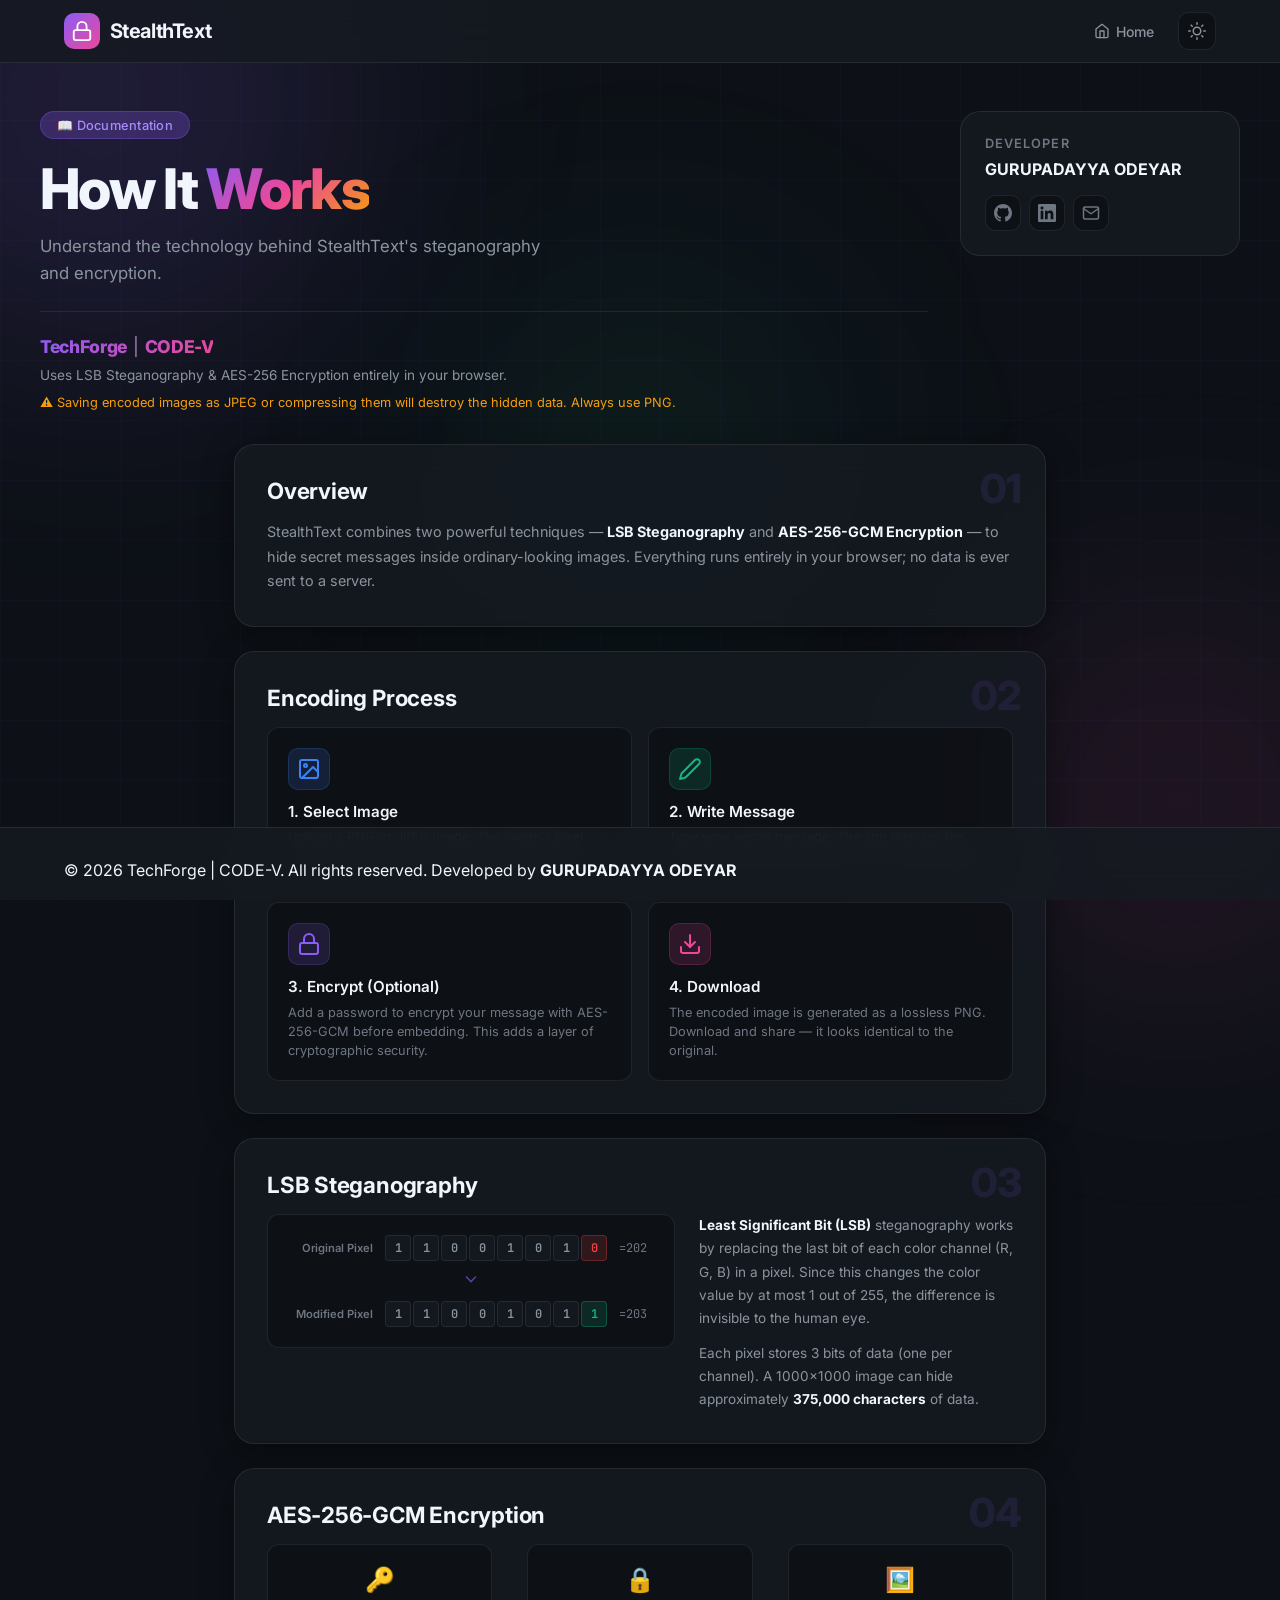
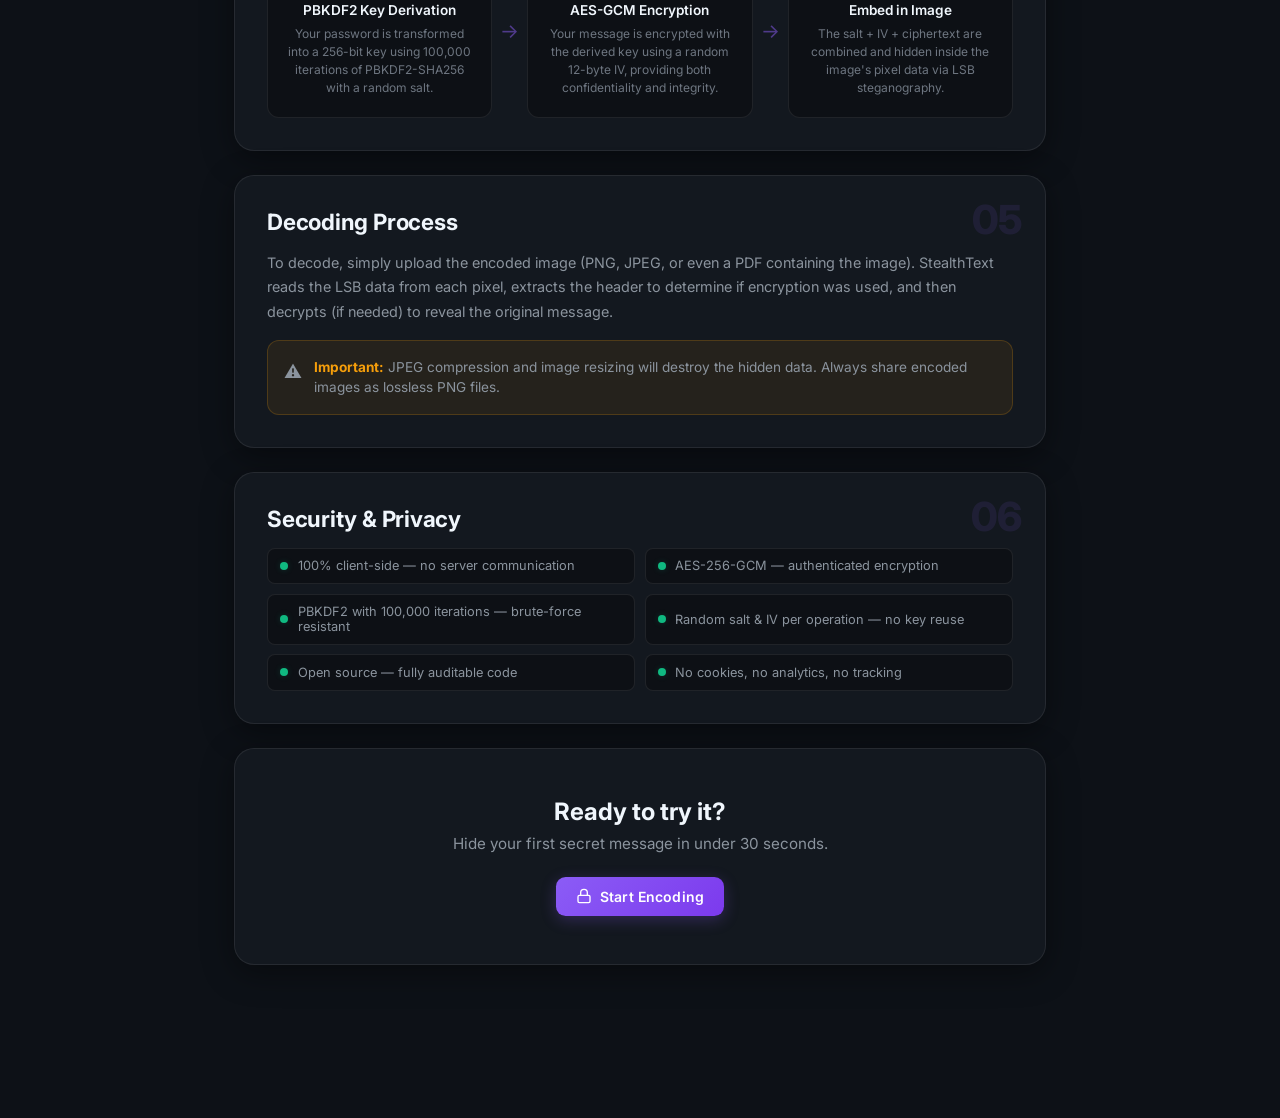
==== commit bd5731ec: "Add files via upload" ====
--- a/how-it-works.html
+++ b/how-it-works.html
@@ -58,9 +58,35 @@
 
     <!-- Hero -->
     <header class="hero">
-        <div class="hero-badge">📖 Documentation</div>
-        <h1 class="hero-title">How It <span class="gradient-text">Works</span></h1>
-        <p class="hero-subtitle">Understand the technology behind StealthText's steganography and encryption.</p>
+        <div class="hero-container">
+            <div class="hero-main">
+                <div class="hero-badge">📖 Documentation</div>
+                <h1 class="hero-title">How It <span class="gradient-text">Works</span></h1>
+                <p class="hero-subtitle">Understand the technology behind StealthText's steganography and encryption.</p>
+                
+                <div class="hero-info">
+                    <span class="info-logo">TechForge <span class="info-sep">|</span> CODE-V</span>
+                    <p class="info-tagline">Uses LSB Steganography & AES-256 Encryption entirely in your browser.</p>
+                    <p class="info-warning">⚠️ Saving encoded images as JPEG or compressing them will destroy the hidden data. Always use PNG.</p>
+                </div>
+            </div>
+            
+            <div class="hero-developer">
+                <h4>Developer</h4>
+                <p class="developer-name">GURUPADAYYA ODEYAR</p>
+                <div class="social-links">
+                    <a href="https://github.com/GURUPADAYYAODEYAR" target="_blank" rel="noopener noreferrer" class="social-link" title="GitHub">
+                        <svg width="18" height="18" viewBox="0 0 24 24" fill="currentColor"><path d="M12 0c-6.626 0-12 5.373-12 12 0 5.302 3.438 9.8 8.207 11.387.599.111.793-.261.793-.577v-2.234c-3.338.726-4.033-1.416-4.033-1.416-.546-1.387-1.333-1.756-1.333-1.756-1.089-.745.083-.729.083-.729 1.205.084 1.839 1.237 1.839 1.237 1.07 1.834 2.807 1.304 3.492.997.107-.775.418-1.305.762-1.604-2.665-.305-5.467-1.334-5.467-5.931 0-1.311.469-2.381 1.236-3.221-.124-.303-.535-1.524.117-3.176 0 0 1.008-.322 3.301 1.23.957-.266 1.983-.399 3.003-.404 1.02.005 2.047.138 3.006.404 2.291-1.552 3.297-1.23 3.297-1.23.653 1.653.242 2.874.118 3.176.77.84 1.235 1.911 1.235 3.221 0 4.609-2.807 5.624-5.479 5.921.43.372.823 1.102.823 2.222v3.293c0 .319.192.694.801.576 4.765-1.589 8.199-6.086 8.199-11.386 0-6.627-5.373-12-12-12z"/></svg>
+                    </a>
+                    <a href="https://www.linkedin.com/in/gurupadayya-odeyar-461732404?utm_source=share&utm_campaign=share_via&utm_content=profile&utm_medium=android_app" target="_blank" rel="noopener noreferrer" class="social-link" title="LinkedIn">
+                        <svg width="18" height="18" viewBox="0 0 24 24" fill="currentColor"><path d="M20.447 20.452h-3.554v-5.569c0-1.328-.027-3.037-1.852-3.037-1.853 0-2.136 1.445-2.136 2.939v5.667H9.351V9h3.414v1.561h.046c.477-.9 1.637-1.85 3.37-1.85 3.601 0 4.267 2.37 4.267 5.455v6.286zM5.337 7.433c-1.144 0-2.063-.926-2.063-2.065 0-1.138.92-2.063 2.063-2.063 1.14 0 2.064.925 2.064 2.063 0 1.139-.925 2.065-2.064 2.065zm1.782 13.019H3.555V9h3.564v11.452zM22.225 0H1.771C.792 0 0 .774 0 1.729v20.542C0 23.227.792 24 1.771 24h20.451C23.2 24 24 23.227 24 22.271V1.729C24 .774 23.2 0 22.222 0h.003z"/></svg>
+                    </a>
+                    <a href="mailto:gurupadayyaodeyar@gmail.com" class="social-link" title="Email">
+                        <svg width="18" height="18" viewBox="0 0 24 24" fill="none" stroke="currentColor" stroke-width="2" stroke-linecap="round" stroke-linejoin="round"><path d="M4 4h16c1.1 0 2 .9 2 2v12c0 1.1-.9 2-2 2H4c-1.1 0-2-.9-2-2V6c0-1.1.9-2 2-2z"></path><polyline points="22,6 12,13 2,6"></polyline></svg>
+                    </a>
+                </div>
+            </div>
+        </div>
     </header>
 
     <!-- Content -->
@@ -224,33 +250,10 @@
     </main>
 
     <!-- Footer -->
+    <!-- Footer (Slim Fixed Bar) -->
     <footer class="footer">
         <div class="footer-inner">
-            <div class="footer-top">
-                <div class="footer-brand">
-                    <span class="footer-logo">TechForge <span class="footer-sep">|</span> CODE-V</span>
-                    <p class="footer-tagline">Uses LSB Steganography & AES-256 Encryption entirely in your browser.</p>
-                    <p class="footer-warning">⚠️ Saving encoded images as JPEG or compressing them will destroy the hidden data. Always use PNG.</p>
-                </div>
-                <div class="footer-links">
-                    <h4>Developer</h4>
-                    <p class="developer-name">GURUPADAYYA ODEYAR</p>
-                    <div class="social-links">
-                        <a href="https://github.com/GURUPADAYYAODEYAR" target="_blank" rel="noopener noreferrer" class="social-link" title="GitHub">
-                            <svg width="18" height="18" viewBox="0 0 24 24" fill="currentColor"><path d="M12 0c-6.626 0-12 5.373-12 12 0 5.302 3.438 9.8 8.207 11.387.599.111.793-.261.793-.577v-2.234c-3.338.726-4.033-1.416-4.033-1.416-.546-1.387-1.333-1.756-1.333-1.756-1.089-.745.083-.729.083-.729 1.205.084 1.839 1.237 1.839 1.237 1.07 1.834 2.807 1.304 3.492.997.107-.775.418-1.305.762-1.604-2.665-.305-5.467-1.334-5.467-5.931 0-1.311.469-2.381 1.236-3.221-.124-.303-.535-1.524.117-3.176 0 0 1.008-.322 3.301 1.23.957-.266 1.983-.399 3.003-.404 1.02.005 2.047.138 3.006.404 2.291-1.552 3.297-1.23 3.297-1.23.653 1.653.242 2.874.118 3.176.77.84 1.235 1.911 1.235 3.221 0 4.609-2.807 5.624-5.479 5.921.43.372.823 1.102.823 2.222v3.293c0 .319.192.694.801.576 4.765-1.589 8.199-6.086 8.199-11.386 0-6.627-5.373-12-12-12z"/></svg>
-                        </a>
-                        <a href="https://www.linkedin.com/in/gurupadayya-odeyar-461732404?utm_source=share&utm_campaign=share_via&utm_content=profile&utm_medium=android_app" target="_blank" rel="noopener noreferrer" class="social-link" title="LinkedIn">
-                            <svg width="18" height="18" viewBox="0 0 24 24" fill="currentColor"><path d="M20.447 20.452h-3.554v-5.569c0-1.328-.027-3.037-1.852-3.037-1.853 0-2.136 1.445-2.136 2.939v5.667H9.351V9h3.414v1.561h.046c.477-.9 1.637-1.85 3.37-1.85 3.601 0 4.267 2.37 4.267 5.455v6.286zM5.337 7.433c-1.144 0-2.063-.926-2.063-2.065 0-1.138.92-2.063 2.063-2.063 1.14 0 2.064.925 2.064 2.063 0 1.139-.925 2.065-2.064 2.065zm1.782 13.019H3.555V9h3.564v11.452zM22.225 0H1.771C.792 0 0 .774 0 1.729v20.542C0 23.227.792 24 1.771 24h20.451C23.2 24 24 23.227 24 22.271V1.729C24 .774 23.2 0 22.222 0h.003z"/></svg>
-                        </a>
-                        <a href="mailto:gurupadayyaodeyar@gmail.com" class="social-link" title="Email">
-                            <svg width="18" height="18" viewBox="0 0 24 24" fill="none" stroke="currentColor" stroke-width="2" stroke-linecap="round" stroke-linejoin="round"><path d="M4 4h16c1.1 0 2 .9 2 2v12c0 1.1-.9 2-2 2H4c-1.1 0-2-.9-2-2V6c0-1.1.9-2 2-2z"></path><polyline points="22,6 12,13 2,6"></polyline></svg>
-                        </a>
-                    </div>
-                </div>
-            </div>
-            <div class="footer-bottom">
-                <p>&copy; 2026 TechForge | CODE-V. All rights reserved. Developed by <strong>GURUPADAYYA ODEYAR</strong></p>
-            </div>
+            <p class="footer-copy">© 2026 TechForge | CODE-V. All rights reserved. Developed by <strong>GURUPADAYYA ODEYAR</strong></p>
         </div>
     </footer>
 
--- a/style.css
+++ b/style.css
@@ -244,10 +244,85 @@
 
 /* ================ Hero ================ */
 .hero {
-    text-align: center;
+    text-align: left;
     padding: 3rem 1.5rem 2rem;
     position: relative;
     z-index: 1;
+}
+
+.hero-container {
+    max-width: 1200px;
+    margin: 0 auto;
+    display: flex;
+    justify-content: space-between;
+    align-items: flex-start;
+    gap: 2rem;
+}
+
+.hero-main {
+    flex: 1;
+}
+
+.hero-info {
+    margin-top: 1.5rem;
+    padding-top: 1.5rem;
+    border-top: 1px solid var(--border-subtle);
+}
+
+.info-logo {
+    font-size: 1.1rem;
+    font-weight: 800;
+    letter-spacing: -0.02em;
+    background: linear-gradient(135deg, var(--accent-primary), var(--accent-pink));
+    -webkit-background-clip: text;
+    -webkit-text-fill-color: transparent;
+    background-clip: text;
+}
+
+.info-sep {
+    -webkit-text-fill-color: var(--text-muted);
+    font-weight: 400;
+    margin: 0 0.15rem;
+}
+
+.info-tagline {
+    color: var(--text-secondary);
+    font-size: 0.85rem;
+    margin-top: 0.5rem;
+    line-height: 1.5;
+}
+
+.info-warning {
+    color: var(--accent-orange);
+    font-size: 0.8rem;
+    margin-top: 0.5rem;
+    line-height: 1.5;
+}
+
+.hero-developer {
+    background: var(--bg-card);
+    backdrop-filter: var(--backdrop-blur);
+    -webkit-backdrop-filter: var(--backdrop-blur);
+    border: 1px solid var(--border-subtle);
+    padding: 1.5rem;
+    border-radius: var(--card-radius);
+    min-width: 280px;
+}
+
+.hero-developer h4 {
+    font-size: 0.8rem;
+    font-weight: 600;
+    text-transform: uppercase;
+    letter-spacing: 0.08em;
+    color: var(--text-muted);
+    margin-bottom: 0.5rem;
+}
+
+.hero-developer .developer-name {
+    color: var(--text-primary);
+    font-size: 1rem;
+    font-weight: 700;
+    margin-bottom: 1rem;
 }
 
 .hero-badge {
@@ -284,7 +359,7 @@
     color: var(--text-secondary);
     font-size: 1.05rem;
     max-width: 520px;
-    margin: 0 auto;
+    margin: 0;
     line-height: 1.6;
 }
 
@@ -716,8 +791,9 @@
     backdrop-filter: var(--backdrop-blur);
     -webkit-backdrop-filter: var(--backdrop-blur);
     border-top: 1px solid var(--border-subtle);
-    position: relative;
-    z-index: 1;
+    position: sticky;
+    bottom: 0;
+    z-index: 100;
     transition: background 0.4s ease;
 }
 
